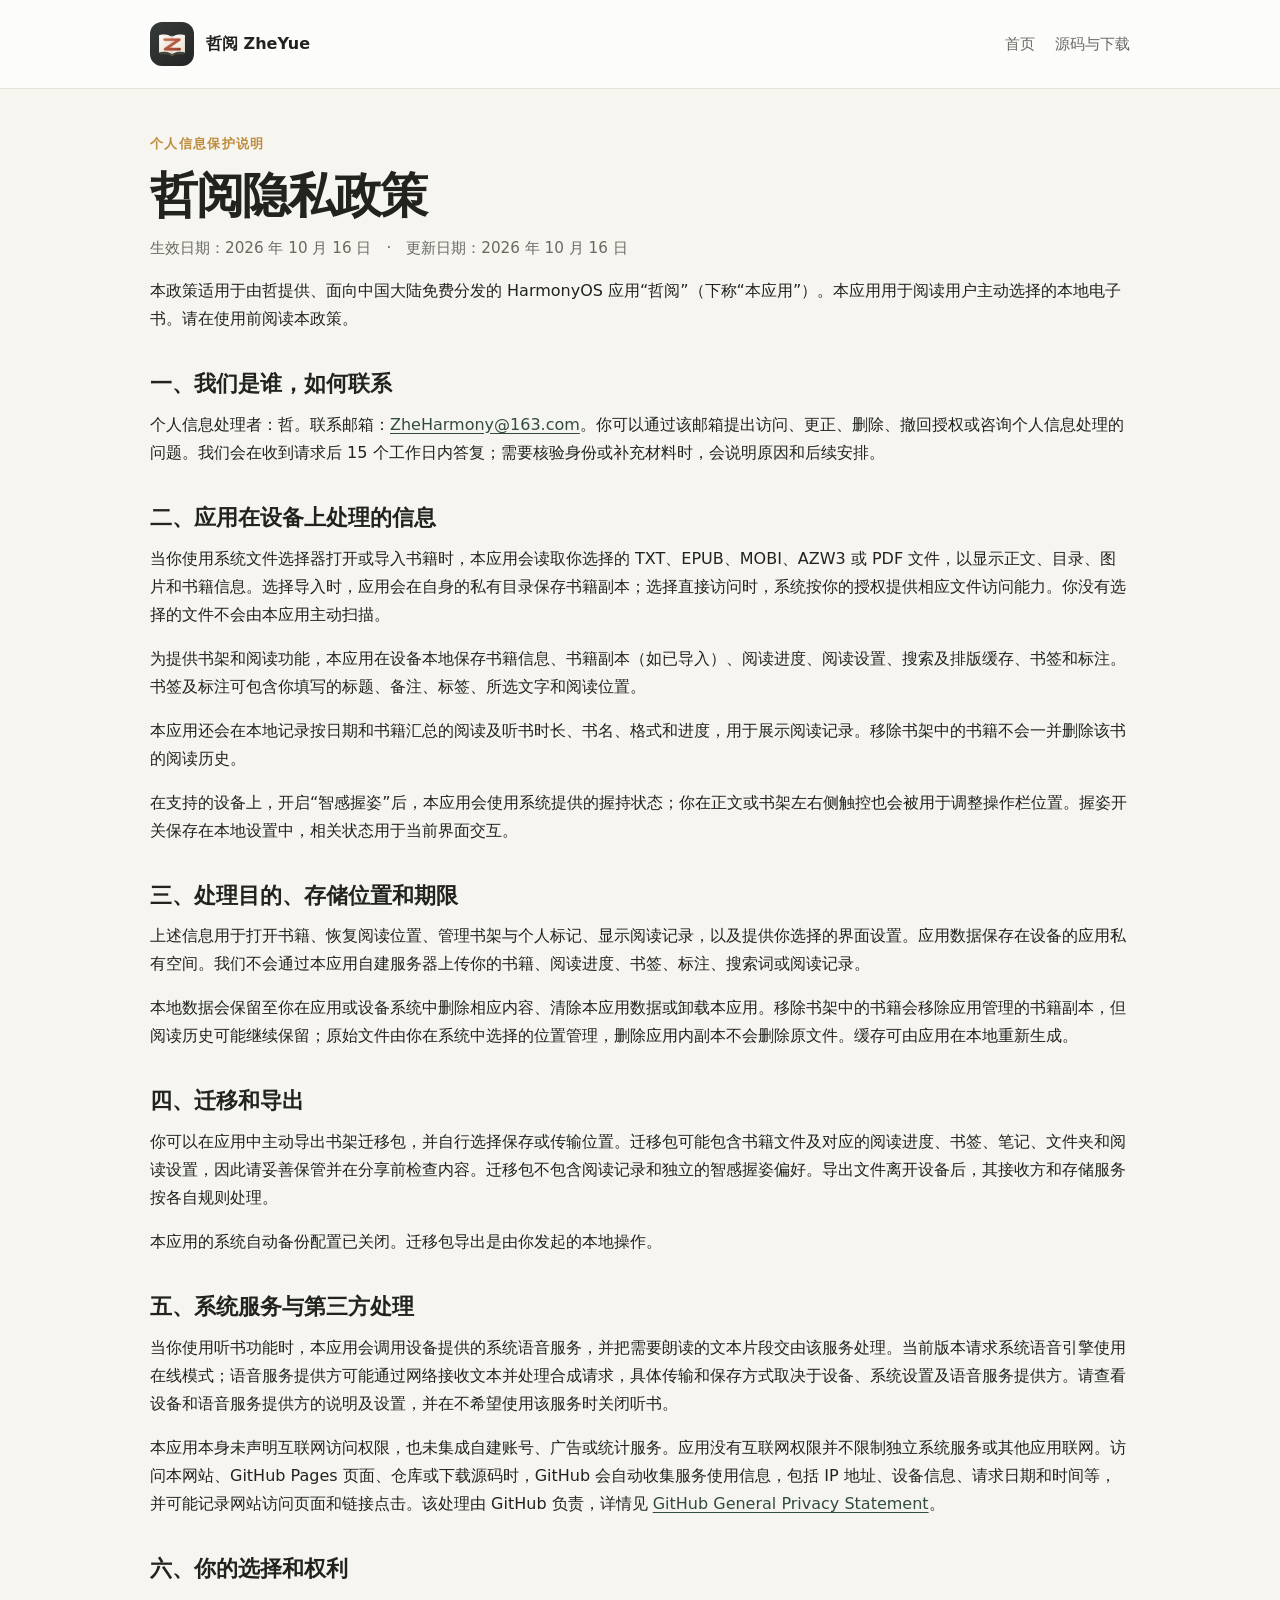
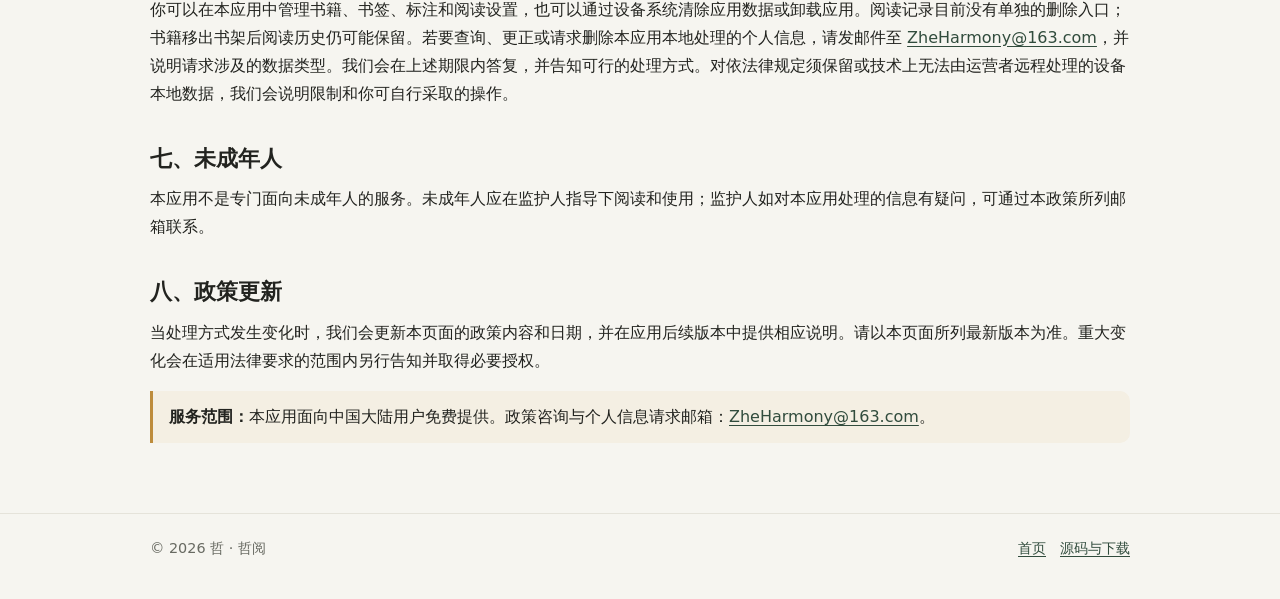
==== privacy.html @ be6f96d7 "Publish ZheYue privacy policy, source links and app icons" ====
<!doctype html>
<html lang="zh-CN">
<head>
  <meta charset="utf-8"><meta name="viewport" content="width=device-width, initial-scale=1">
  <meta name="description" content="哲阅隐私政策：说明本地书籍、阅读进度、书签、标注、阅读记录和系统语音服务的处理方式。">
  <title>隐私政策｜哲阅 ZheYue</title><link rel="icon" href="icon-1024.png"><link rel="stylesheet" href="style.css">
</head>
<body>
  <header class="top"><div class="wrap nav"><a class="brand" href="index.html"><img src="icon-1024.png" alt="哲阅图标"><span>哲阅 ZheYue</span></a><nav class="links" aria-label="主导航"><a href="index.html">首页</a><a href="source.html">源码与下载</a></nav></div></header>
  <main class="wrap page policy">
    <div class="eyebrow">个人信息保护说明</div><h1>哲阅隐私政策</h1><p class="meta">生效日期：2026 年 10 月 16 日　·　更新日期：2026 年 10 月 16 日</p>
    <p>本政策适用于由哲提供、面向中国大陆免费分发的 HarmonyOS 应用“哲阅”（下称“本应用”）。本应用用于阅读用户主动选择的本地电子书。请在使用前阅读本政策。</p>
    <h2>一、我们是谁，如何联系</h2><p>个人信息处理者：哲。联系邮箱：<a href="mailto:ZheHarmony@163.com">ZheHarmony@163.com</a>。你可以通过该邮箱提出访问、更正、删除、撤回授权或咨询个人信息处理的问题。我们会在收到请求后 15 个工作日内答复；需要核验身份或补充材料时，会说明原因和后续安排。</p>
    <h2>二、应用在设备上处理的信息</h2><p>当你使用系统文件选择器打开或导入书籍时，本应用会读取你选择的 TXT、EPUB、MOBI、AZW3 或 PDF 文件，以显示正文、目录、图片和书籍信息。选择导入时，应用会在自身的私有目录保存书籍副本；选择直接访问时，系统按你的授权提供相应文件访问能力。你没有选择的文件不会由本应用主动扫描。</p><p>为提供书架和阅读功能，本应用在设备本地保存书籍信息、书籍副本（如已导入）、阅读进度、阅读设置、搜索及排版缓存、书签和标注。书签及标注可包含你填写的标题、备注、标签、所选文字和阅读位置。</p><p>本应用还会在本地记录按日期和书籍汇总的阅读及听书时长、书名、格式和进度，用于展示阅读记录。移除书架中的书籍不会一并删除该书的阅读历史。</p><p>在支持的设备上，开启“智感握姿”后，本应用会使用系统提供的握持状态；你在正文或书架左右侧触控也会被用于调整操作栏位置。握姿开关保存在本地设置中，相关状态用于当前界面交互。</p>
    <h2>三、处理目的、存储位置和期限</h2><p>上述信息用于打开书籍、恢复阅读位置、管理书架与个人标记、显示阅读记录，以及提供你选择的界面设置。应用数据保存在设备的应用私有空间。我们不会通过本应用自建服务器上传你的书籍、阅读进度、书签、标注、搜索词或阅读记录。</p><p>本地数据会保留至你在应用或设备系统中删除相应内容、清除本应用数据或卸载本应用。移除书架中的书籍会移除应用管理的书籍副本，但阅读历史可能继续保留；原始文件由你在系统中选择的位置管理，删除应用内副本不会删除原文件。缓存可由应用在本地重新生成。</p>
    <h2>四、迁移和导出</h2><p>你可以在应用中主动导出书架迁移包，并自行选择保存或传输位置。迁移包可能包含书籍文件及对应的阅读进度、书签、笔记、文件夹和阅读设置，因此请妥善保管并在分享前检查内容。迁移包不包含阅读记录和独立的智感握姿偏好。导出文件离开设备后，其接收方和存储服务按各自规则处理。</p><p>本应用的系统自动备份配置已关闭。迁移包导出是由你发起的本地操作。</p>
    <h2>五、系统服务与第三方处理</h2><p>当你使用听书功能时，本应用会调用设备提供的系统语音服务，并把需要朗读的文本片段交由该服务处理。当前版本请求系统语音引擎使用在线模式；语音服务提供方可能通过网络接收文本并处理合成请求，具体传输和保存方式取决于设备、系统设置及语音服务提供方。请查看设备和语音服务提供方的说明及设置，并在不希望使用该服务时关闭听书。</p><p>本应用本身未声明互联网访问权限，也未集成自建账号、广告或统计服务。应用没有互联网权限并不限制独立系统服务或其他应用联网。访问本网站、GitHub Pages 页面、仓库或下载源码时，GitHub 会自动收集服务使用信息，包括 IP 地址、设备信息、请求日期和时间等，并可能记录网站访问页面和链接点击。该处理由 GitHub 负责，详情见 <a href="https://docs.github.com/en/site-policy/privacy-policies/github-general-privacy-statement">GitHub General Privacy Statement</a>。</p>
    <h2>六、你的选择和权利</h2><p>你可以在本应用中管理书籍、书签、标注和阅读设置，也可以通过设备系统清除应用数据或卸载应用。阅读记录目前没有单独的删除入口；书籍移出书架后阅读历史仍可能保留。若要查询、更正或请求删除本应用本地处理的个人信息，请发邮件至 <a href="mailto:ZheHarmony@163.com">ZheHarmony@163.com</a>，并说明请求涉及的数据类型。我们会在上述期限内答复，并告知可行的处理方式。对依法律规定须保留或技术上无法由运营者远程处理的设备本地数据，我们会说明限制和你可自行采取的操作。</p>
    <h2>七、未成年人</h2><p>本应用不是专门面向未成年人的服务。未成年人应在监护人指导下阅读和使用；监护人如对本应用处理的信息有疑问，可通过本政策所列邮箱联系。</p>
    <h2>八、政策更新</h2><p>当处理方式发生变化时，我们会更新本页面的政策内容和日期，并在应用后续版本中提供相应说明。请以本页面所列最新版本为准。重大变化会在适用法律要求的范围内另行告知并取得必要授权。</p>
    <div class="callout"><strong>服务范围：</strong>本应用面向中国大陆用户免费提供。政策咨询与个人信息请求邮箱：<a href="mailto:ZheHarmony@163.com">ZheHarmony@163.com</a>。</div>
  </main>
  <footer class="footer"><div class="wrap nav"><span>© 2026 哲 · 哲阅</span><span><a href="index.html">首页</a>　<a href="source.html">源码与下载</a></span></div></footer>
</body>
</html>
---- style.css ----
:root{color-scheme:light;--ink:#22231f;--muted:#686a62;--paper:#f6f5f0;--card:#fff;--line:#e5e3da;--green:#314c3d;--green-soft:#eaf0e9;--gold:#bd8c3c;font-family:system-ui,-apple-system,"Segoe UI","PingFang SC","Microsoft YaHei",sans-serif}*{box-sizing:border-box}body{margin:0;background:var(--paper);color:var(--ink);line-height:1.75}a{color:var(--green);text-underline-offset:3px}a:hover{color:#182d21}.wrap{width:min(980px,calc(100% - 36px));margin:auto}.top{padding:22px 0;border-bottom:1px solid var(--line);background:rgba(255,255,255,.7)}.nav{display:flex;align-items:center;justify-content:space-between;gap:18px}.brand{display:flex;align-items:center;gap:12px;color:var(--ink);text-decoration:none;font-weight:700}.brand img{width:44px;height:44px;border-radius:12px}.links{display:flex;gap:20px;flex-wrap:wrap}.links a{text-decoration:none;color:var(--muted);font-size:.95rem}.hero{padding:66px 0 48px;display:grid;grid-template-columns:1fr 170px;gap:34px;align-items:center}.eyebrow{color:var(--gold);font-size:.82rem;font-weight:700;letter-spacing:.1em;text-transform:uppercase}h1{font-size:clamp(2.15rem,5vw,3.8rem);line-height:1.15;letter-spacing:-.04em;margin:.25em 0}h2{font-size:1.35rem;margin:0 0 12px}p{margin:.5em 0 1em}.lead{font-size:1.15rem;color:var(--muted);max-width:650px}.hero img{width:150px;height:150px;border-radius:34px;box-shadow:0 18px 42px #26332821}.actions{display:flex;gap:12px;flex-wrap:wrap;margin-top:25px}.button{display:inline-block;padding:11px 18px;border-radius:10px;background:var(--green);color:white;text-decoration:none;font-weight:650}.button.secondary{background:var(--green-soft);color:var(--green)}.grid{display:grid;grid-template-columns:repeat(3,1fr);gap:14px;margin:8px 0 64px}.card,.panel{background:var(--card);border:1px solid var(--line);border-radius:16px;padding:22px}.card p{color:var(--muted);margin-bottom:0}.page{padding:44px 0 70px}.page h1{font-size:clamp(2rem,4vw,3rem)}.meta{color:var(--muted);font-size:.95rem}.panel{margin:25px 0}.panel h2{margin-top:0}.policy h2{margin:32px 0 8px}.policy ul{padding-left:1.35rem}.callout{border-left:3px solid var(--gold);padding:12px 16px;background:#f4efe3;border-radius:0 10px 10px 0}.hash{word-break:break-all;font: .88rem ui-monospace,SFMono-Regular,Consolas,monospace;background:#f2f1ed;padding:12px;border-radius:9px}.footer{border-top:1px solid var(--line);padding:22px 0 38px;color:var(--muted);font-size:.9rem}.footer .nav{align-items:flex-start}@media(max-width:700px){.hero{grid-template-columns:1fr;padding-top:42px}.hero img{grid-row:1;width:92px;height:92px;border-radius:22px}.grid{grid-template-columns:1fr}.nav{align-items:flex-start;flex-direction:column}.links{gap:14px}.page{padding-top:30px}}
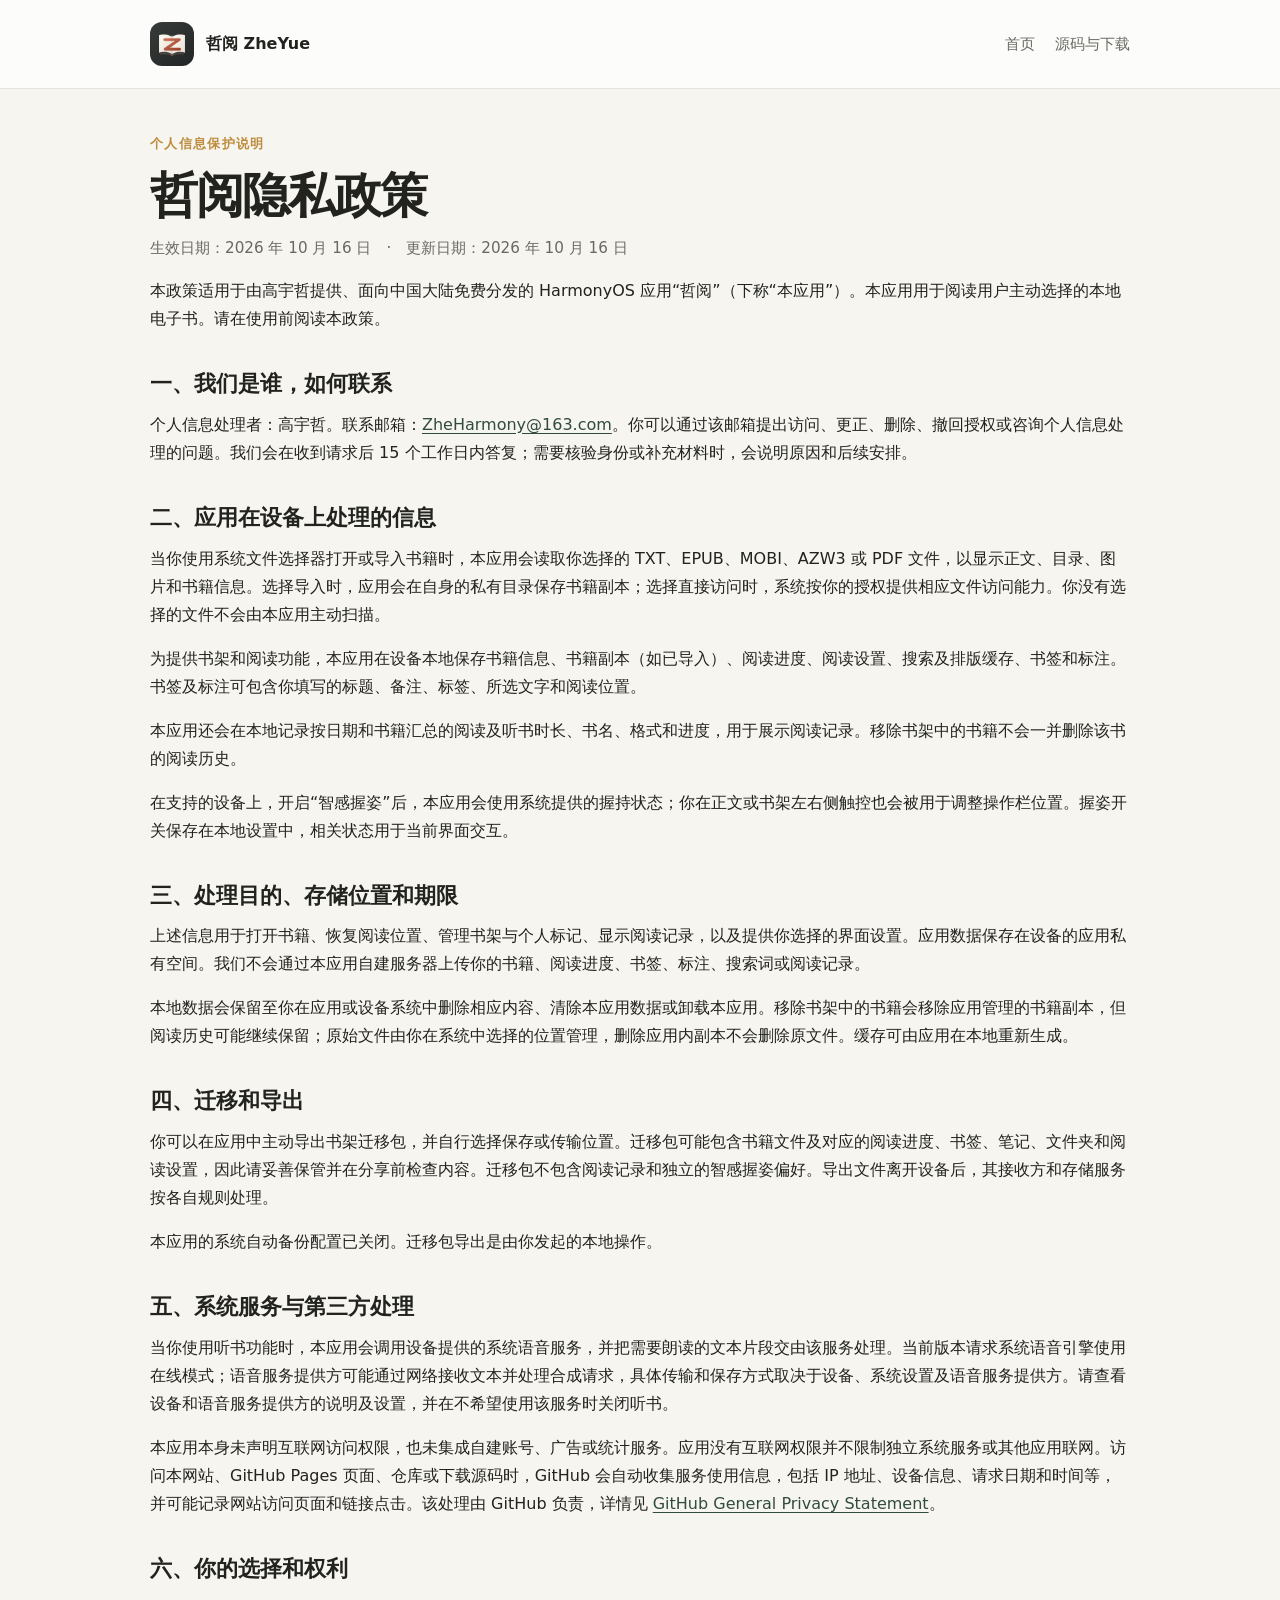
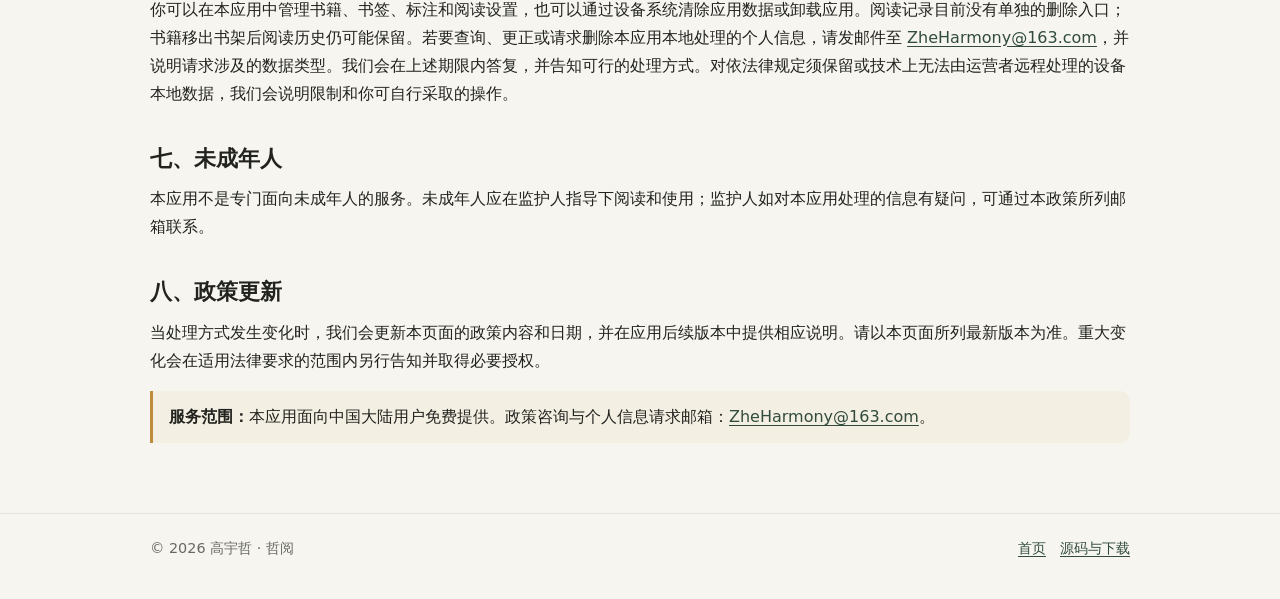
==== commit cd0533e9: "Publish ZheYue privacy policy, source links and app icons" ====
--- a/privacy.html
+++ b/privacy.html
@@ -9,8 +9,8 @@
   <header class="top"><div class="wrap nav"><a class="brand" href="index.html"><img src="icon-1024.png" alt="哲阅图标"><span>哲阅 ZheYue</span></a><nav class="links" aria-label="主导航"><a href="index.html">首页</a><a href="source.html">源码与下载</a></nav></div></header>
   <main class="wrap page policy">
     <div class="eyebrow">个人信息保护说明</div><h1>哲阅隐私政策</h1><p class="meta">生效日期：2026 年 10 月 16 日　·　更新日期：2026 年 10 月 16 日</p>
-    <p>本政策适用于由哲提供、面向中国大陆免费分发的 HarmonyOS 应用“哲阅”（下称“本应用”）。本应用用于阅读用户主动选择的本地电子书。请在使用前阅读本政策。</p>
-    <h2>一、我们是谁，如何联系</h2><p>个人信息处理者：哲。联系邮箱：<a href="mailto:ZheHarmony@163.com">ZheHarmony@163.com</a>。你可以通过该邮箱提出访问、更正、删除、撤回授权或咨询个人信息处理的问题。我们会在收到请求后 15 个工作日内答复；需要核验身份或补充材料时，会说明原因和后续安排。</p>
+    <p>本政策适用于由高宇哲提供、面向中国大陆免费分发的 HarmonyOS 应用“哲阅”（下称“本应用”）。本应用用于阅读用户主动选择的本地电子书。请在使用前阅读本政策。</p>
+    <h2>一、我们是谁，如何联系</h2><p>个人信息处理者：高宇哲。联系邮箱：<a href="mailto:ZheHarmony@163.com">ZheHarmony@163.com</a>。你可以通过该邮箱提出访问、更正、删除、撤回授权或咨询个人信息处理的问题。我们会在收到请求后 15 个工作日内答复；需要核验身份或补充材料时，会说明原因和后续安排。</p>
     <h2>二、应用在设备上处理的信息</h2><p>当你使用系统文件选择器打开或导入书籍时，本应用会读取你选择的 TXT、EPUB、MOBI、AZW3 或 PDF 文件，以显示正文、目录、图片和书籍信息。选择导入时，应用会在自身的私有目录保存书籍副本；选择直接访问时，系统按你的授权提供相应文件访问能力。你没有选择的文件不会由本应用主动扫描。</p><p>为提供书架和阅读功能，本应用在设备本地保存书籍信息、书籍副本（如已导入）、阅读进度、阅读设置、搜索及排版缓存、书签和标注。书签及标注可包含你填写的标题、备注、标签、所选文字和阅读位置。</p><p>本应用还会在本地记录按日期和书籍汇总的阅读及听书时长、书名、格式和进度，用于展示阅读记录。移除书架中的书籍不会一并删除该书的阅读历史。</p><p>在支持的设备上，开启“智感握姿”后，本应用会使用系统提供的握持状态；你在正文或书架左右侧触控也会被用于调整操作栏位置。握姿开关保存在本地设置中，相关状态用于当前界面交互。</p>
     <h2>三、处理目的、存储位置和期限</h2><p>上述信息用于打开书籍、恢复阅读位置、管理书架与个人标记、显示阅读记录，以及提供你选择的界面设置。应用数据保存在设备的应用私有空间。我们不会通过本应用自建服务器上传你的书籍、阅读进度、书签、标注、搜索词或阅读记录。</p><p>本地数据会保留至你在应用或设备系统中删除相应内容、清除本应用数据或卸载本应用。移除书架中的书籍会移除应用管理的书籍副本，但阅读历史可能继续保留；原始文件由你在系统中选择的位置管理，删除应用内副本不会删除原文件。缓存可由应用在本地重新生成。</p>
     <h2>四、迁移和导出</h2><p>你可以在应用中主动导出书架迁移包，并自行选择保存或传输位置。迁移包可能包含书籍文件及对应的阅读进度、书签、笔记、文件夹和阅读设置，因此请妥善保管并在分享前检查内容。迁移包不包含阅读记录和独立的智感握姿偏好。导出文件离开设备后，其接收方和存储服务按各自规则处理。</p><p>本应用的系统自动备份配置已关闭。迁移包导出是由你发起的本地操作。</p>
@@ -20,6 +20,6 @@
     <h2>八、政策更新</h2><p>当处理方式发生变化时，我们会更新本页面的政策内容和日期，并在应用后续版本中提供相应说明。请以本页面所列最新版本为准。重大变化会在适用法律要求的范围内另行告知并取得必要授权。</p>
     <div class="callout"><strong>服务范围：</strong>本应用面向中国大陆用户免费提供。政策咨询与个人信息请求邮箱：<a href="mailto:ZheHarmony@163.com">ZheHarmony@163.com</a>。</div>
   </main>
-  <footer class="footer"><div class="wrap nav"><span>© 2026 哲 · 哲阅</span><span><a href="index.html">首页</a>　<a href="source.html">源码与下载</a></span></div></footer>
+  <footer class="footer"><div class="wrap nav"><span>© 2026 高宇哲 · 哲阅</span><span><a href="index.html">首页</a>　<a href="source.html">源码与下载</a></span></div></footer>
 </body>
 </html>
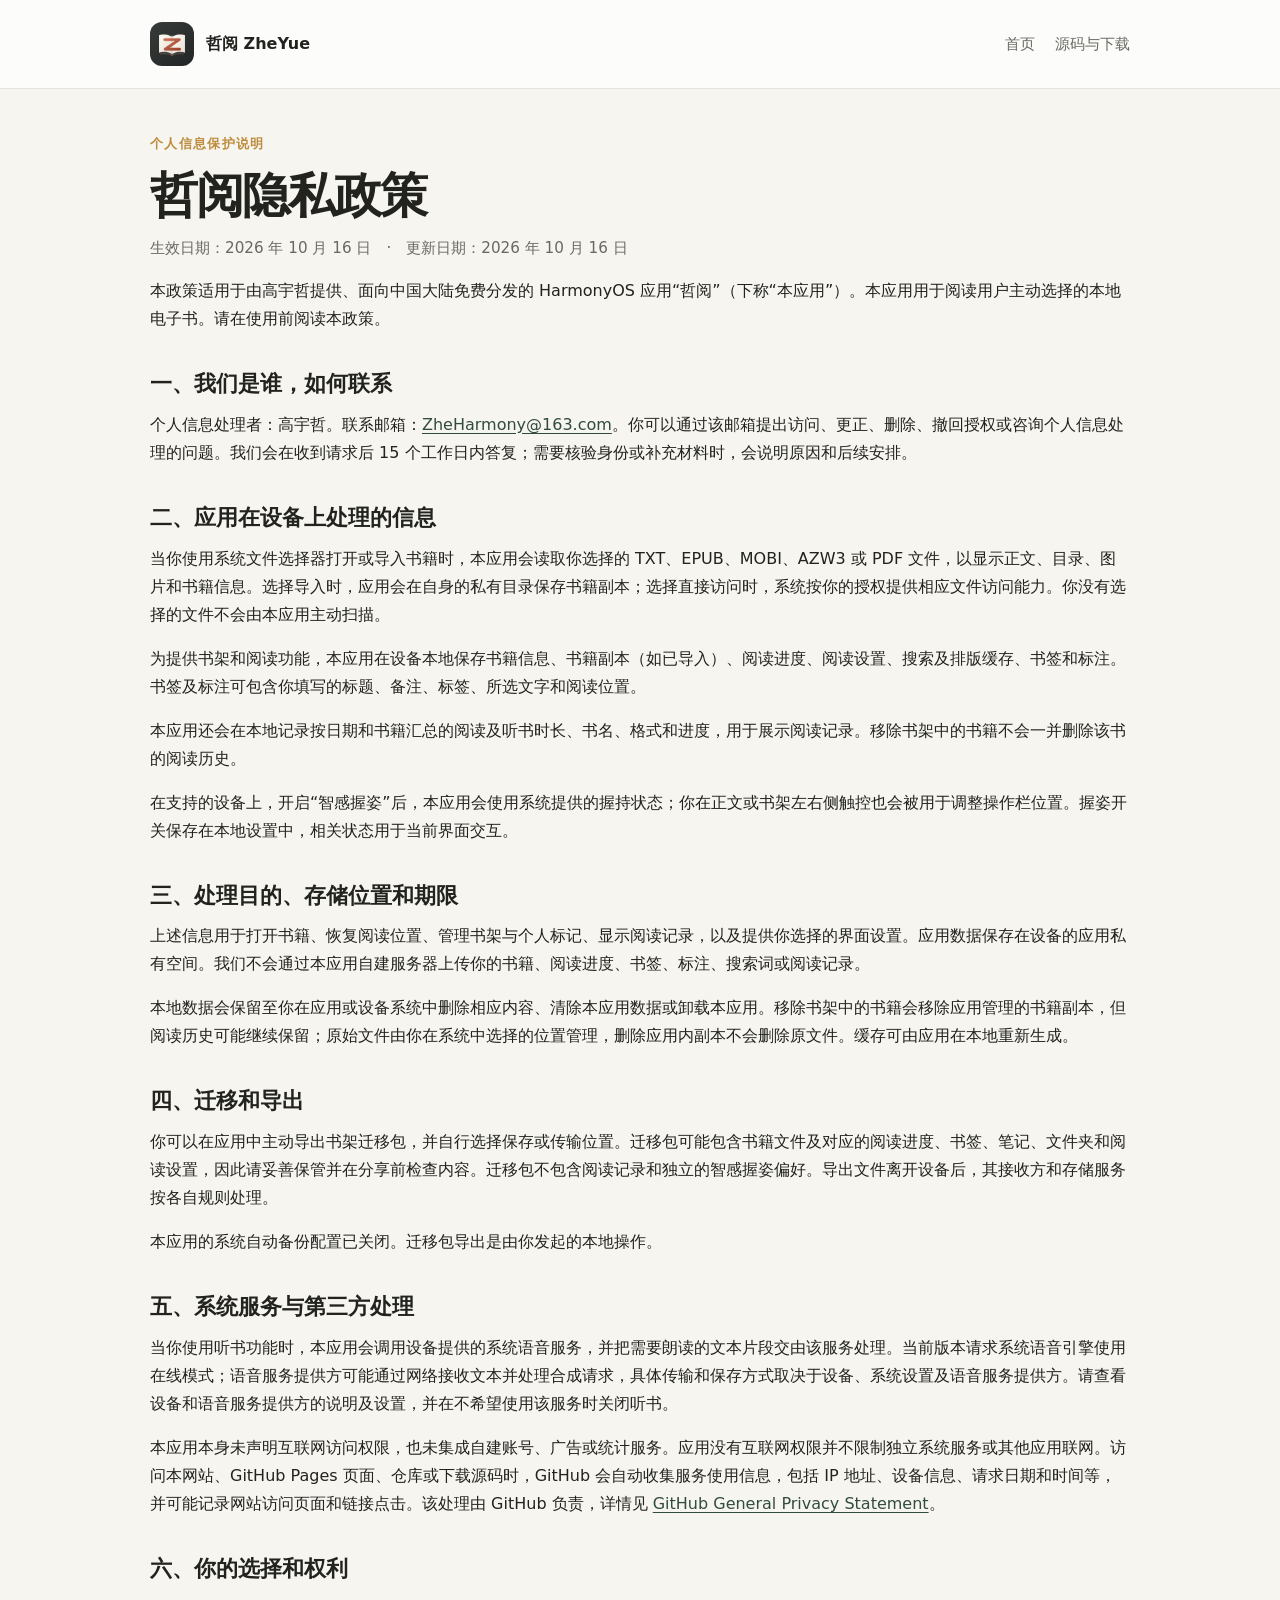
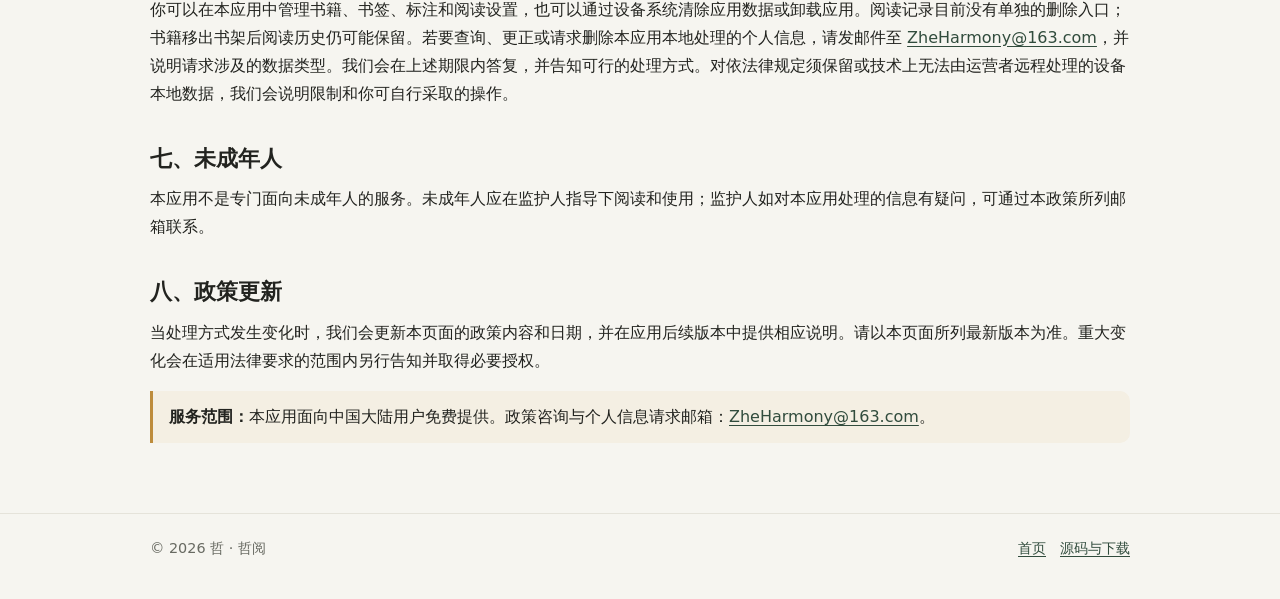
==== commit 3b1e86c2: "Update privacy page author footer" ====
--- a/privacy.html
+++ b/privacy.html
@@ -20,6 +20,6 @@
     <h2>八、政策更新</h2><p>当处理方式发生变化时，我们会更新本页面的政策内容和日期，并在应用后续版本中提供相应说明。请以本页面所列最新版本为准。重大变化会在适用法律要求的范围内另行告知并取得必要授权。</p>
     <div class="callout"><strong>服务范围：</strong>本应用面向中国大陆用户免费提供。政策咨询与个人信息请求邮箱：<a href="mailto:ZheHarmony@163.com">ZheHarmony@163.com</a>。</div>
   </main>
-  <footer class="footer"><div class="wrap nav"><span>© 2026 高宇哲 · 哲阅</span><span><a href="index.html">首页</a>　<a href="source.html">源码与下载</a></span></div></footer>
+  <footer class="footer"><div class="wrap nav"><span>© 2026 哲 · 哲阅</span><span><a href="index.html">首页</a>　<a href="source.html">源码与下载</a></span></div></footer>
 </body>
 </html>
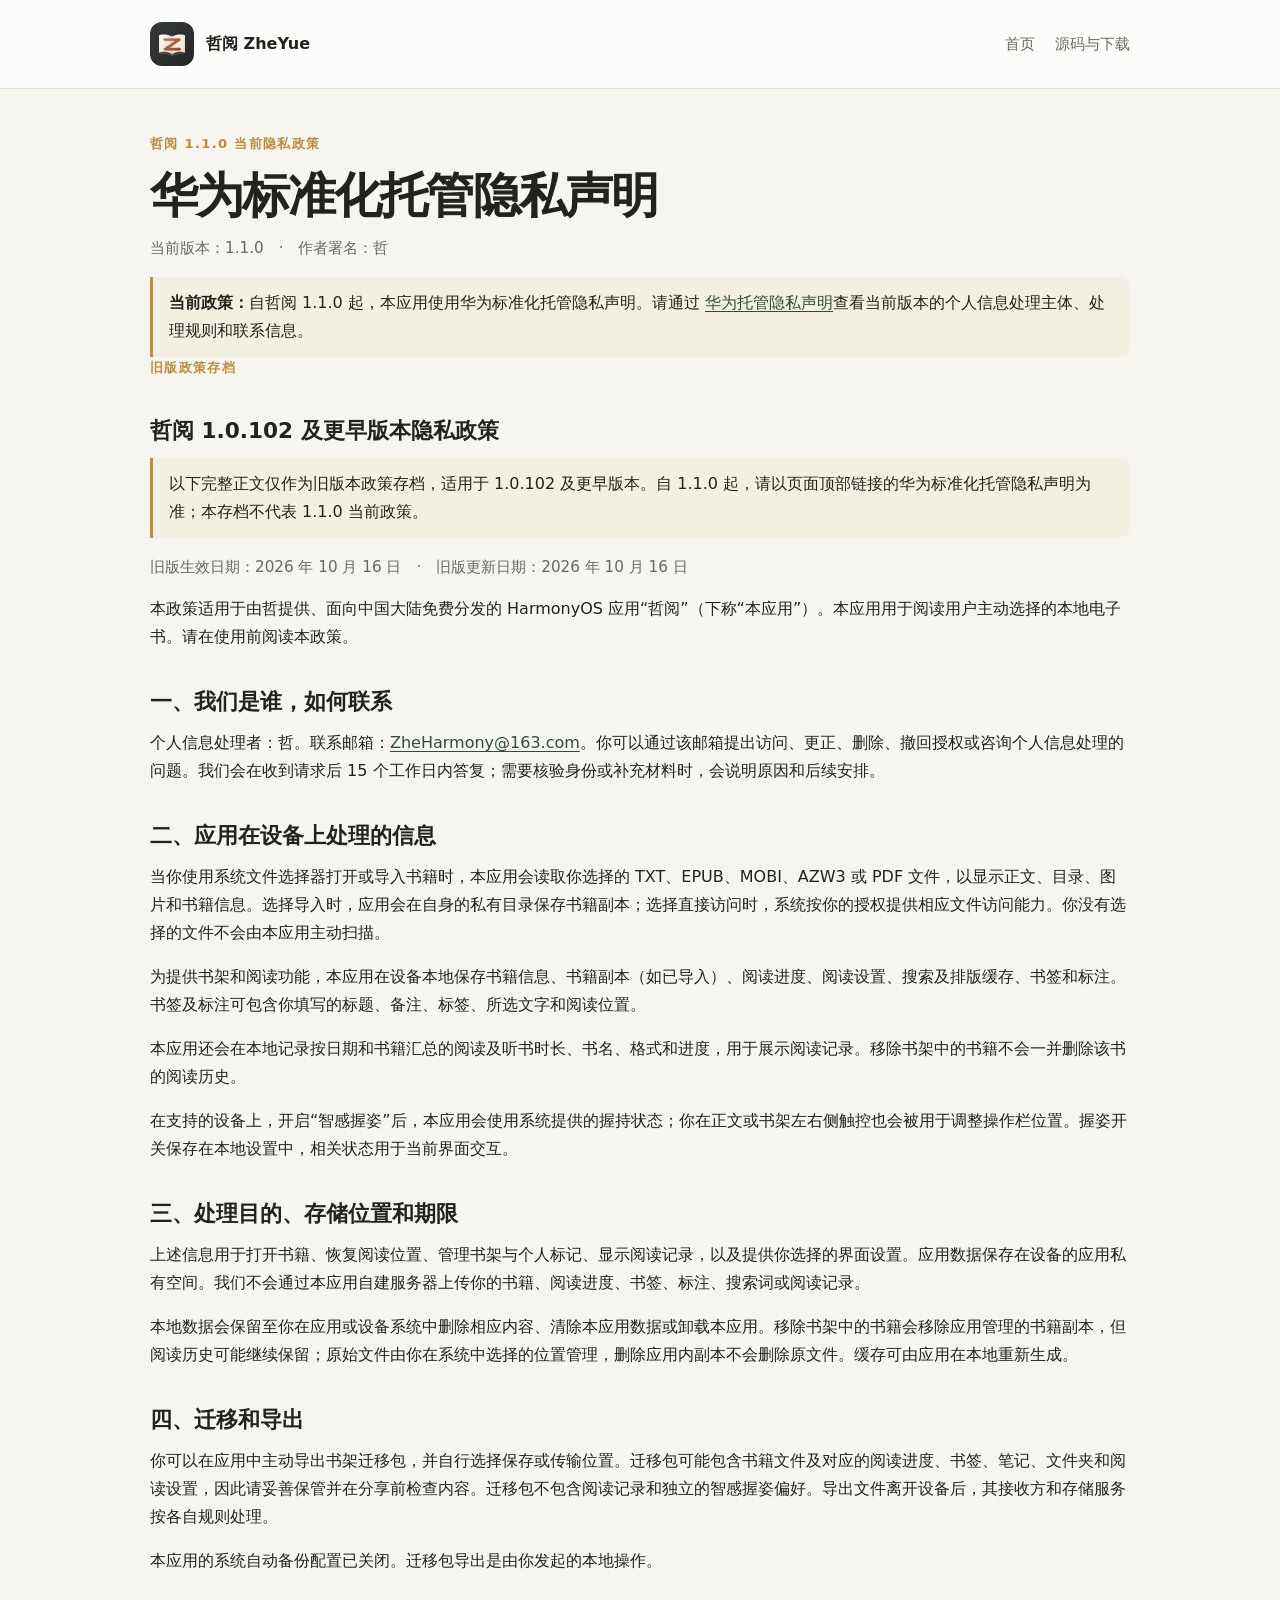
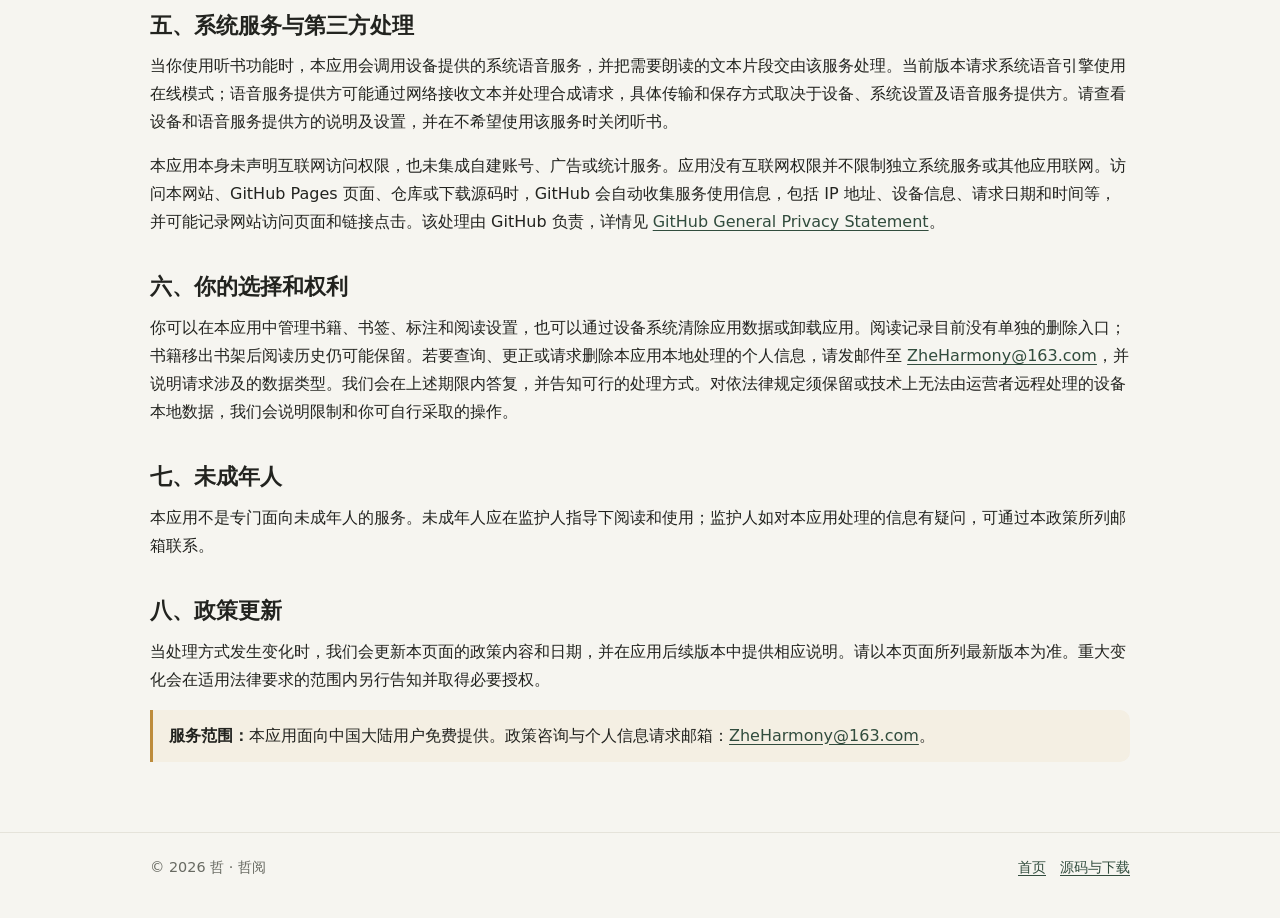
==== commit c824586c: "Publish ZheYue 1.1.0 source links and privacy display" ====
--- a/privacy.html
+++ b/privacy.html
@@ -8,9 +8,11 @@
 <body>
   <header class="top"><div class="wrap nav"><a class="brand" href="index.html"><img src="icon-1024.png" alt="哲阅图标"><span>哲阅 ZheYue</span></a><nav class="links" aria-label="主导航"><a href="index.html">首页</a><a href="source.html">源码与下载</a></nav></div></header>
   <main class="wrap page policy">
-    <div class="eyebrow">个人信息保护说明</div><h1>哲阅隐私政策</h1><p class="meta">生效日期：2026 年 10 月 16 日　·　更新日期：2026 年 10 月 16 日</p>
-    <p>本政策适用于由高宇哲提供、面向中国大陆免费分发的 HarmonyOS 应用“哲阅”（下称“本应用”）。本应用用于阅读用户主动选择的本地电子书。请在使用前阅读本政策。</p>
-    <h2>一、我们是谁，如何联系</h2><p>个人信息处理者：高宇哲。联系邮箱：<a href="mailto:ZheHarmony@163.com">ZheHarmony@163.com</a>。你可以通过该邮箱提出访问、更正、删除、撤回授权或咨询个人信息处理的问题。我们会在收到请求后 15 个工作日内答复；需要核验身份或补充材料时，会说明原因和后续安排。</p>
+    <div class="eyebrow">哲阅 1.1.0 当前隐私政策</div><h1>华为标准化托管隐私声明</h1><p class="meta">当前版本：1.1.0　·　作者署名：哲</p>
+    <section class="callout"><strong>当前政策：</strong>自哲阅 1.1.0 起，本应用使用华为标准化托管隐私声明。请通过 <a href="https://agreement-drcn.hispace.dbankcloud.cn/index.html?lang=zh&amp;agreementId=2062205418523877056">华为托管隐私声明</a>查看当前版本的个人信息处理主体、处理规则和联系信息。</section>
+    <section class="policy-archive"><div class="eyebrow">旧版政策存档</div><h2>哲阅 1.0.102 及更早版本隐私政策</h2><p class="callout">以下完整正文仅作为旧版本政策存档，适用于 1.0.102 及更早版本。自 1.1.0 起，请以页面顶部链接的华为标准化托管隐私声明为准；本存档不代表 1.1.0 当前政策。</p><p class="meta">旧版生效日期：2026 年 10 月 16 日　·　旧版更新日期：2026 年 10 月 16 日</p>
+    <p>本政策适用于由哲提供、面向中国大陆免费分发的 HarmonyOS 应用“哲阅”（下称“本应用”）。本应用用于阅读用户主动选择的本地电子书。请在使用前阅读本政策。</p>
+    <h2>一、我们是谁，如何联系</h2><p>个人信息处理者：哲。联系邮箱：<a href="mailto:ZheHarmony@163.com">ZheHarmony@163.com</a>。你可以通过该邮箱提出访问、更正、删除、撤回授权或咨询个人信息处理的问题。我们会在收到请求后 15 个工作日内答复；需要核验身份或补充材料时，会说明原因和后续安排。</p>
     <h2>二、应用在设备上处理的信息</h2><p>当你使用系统文件选择器打开或导入书籍时，本应用会读取你选择的 TXT、EPUB、MOBI、AZW3 或 PDF 文件，以显示正文、目录、图片和书籍信息。选择导入时，应用会在自身的私有目录保存书籍副本；选择直接访问时，系统按你的授权提供相应文件访问能力。你没有选择的文件不会由本应用主动扫描。</p><p>为提供书架和阅读功能，本应用在设备本地保存书籍信息、书籍副本（如已导入）、阅读进度、阅读设置、搜索及排版缓存、书签和标注。书签及标注可包含你填写的标题、备注、标签、所选文字和阅读位置。</p><p>本应用还会在本地记录按日期和书籍汇总的阅读及听书时长、书名、格式和进度，用于展示阅读记录。移除书架中的书籍不会一并删除该书的阅读历史。</p><p>在支持的设备上，开启“智感握姿”后，本应用会使用系统提供的握持状态；你在正文或书架左右侧触控也会被用于调整操作栏位置。握姿开关保存在本地设置中，相关状态用于当前界面交互。</p>
     <h2>三、处理目的、存储位置和期限</h2><p>上述信息用于打开书籍、恢复阅读位置、管理书架与个人标记、显示阅读记录，以及提供你选择的界面设置。应用数据保存在设备的应用私有空间。我们不会通过本应用自建服务器上传你的书籍、阅读进度、书签、标注、搜索词或阅读记录。</p><p>本地数据会保留至你在应用或设备系统中删除相应内容、清除本应用数据或卸载本应用。移除书架中的书籍会移除应用管理的书籍副本，但阅读历史可能继续保留；原始文件由你在系统中选择的位置管理，删除应用内副本不会删除原文件。缓存可由应用在本地重新生成。</p>
     <h2>四、迁移和导出</h2><p>你可以在应用中主动导出书架迁移包，并自行选择保存或传输位置。迁移包可能包含书籍文件及对应的阅读进度、书签、笔记、文件夹和阅读设置，因此请妥善保管并在分享前检查内容。迁移包不包含阅读记录和独立的智感握姿偏好。导出文件离开设备后，其接收方和存储服务按各自规则处理。</p><p>本应用的系统自动备份配置已关闭。迁移包导出是由你发起的本地操作。</p>
@@ -19,6 +21,7 @@
     <h2>七、未成年人</h2><p>本应用不是专门面向未成年人的服务。未成年人应在监护人指导下阅读和使用；监护人如对本应用处理的信息有疑问，可通过本政策所列邮箱联系。</p>
     <h2>八、政策更新</h2><p>当处理方式发生变化时，我们会更新本页面的政策内容和日期，并在应用后续版本中提供相应说明。请以本页面所列最新版本为准。重大变化会在适用法律要求的范围内另行告知并取得必要授权。</p>
     <div class="callout"><strong>服务范围：</strong>本应用面向中国大陆用户免费提供。政策咨询与个人信息请求邮箱：<a href="mailto:ZheHarmony@163.com">ZheHarmony@163.com</a>。</div>
+    </section>
   </main>
   <footer class="footer"><div class="wrap nav"><span>© 2026 哲 · 哲阅</span><span><a href="index.html">首页</a>　<a href="source.html">源码与下载</a></span></div></footer>
 </body>
